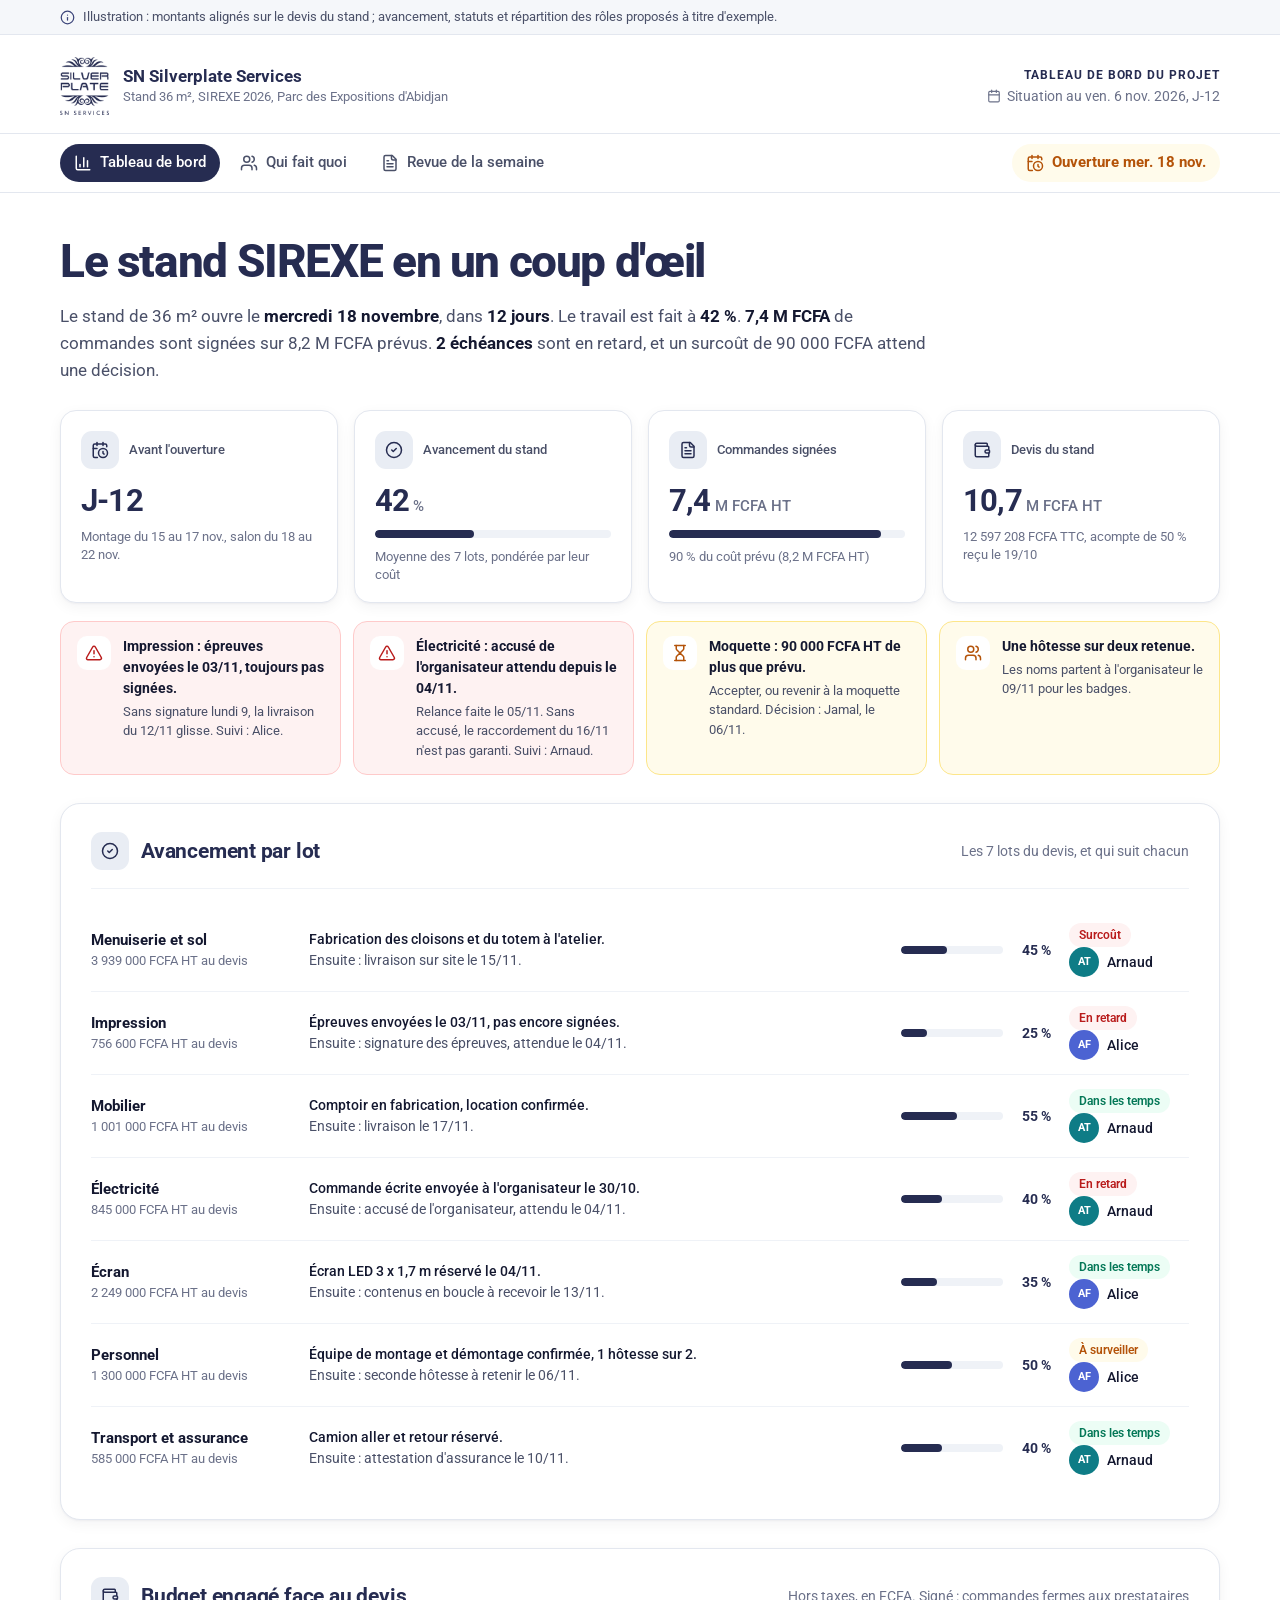
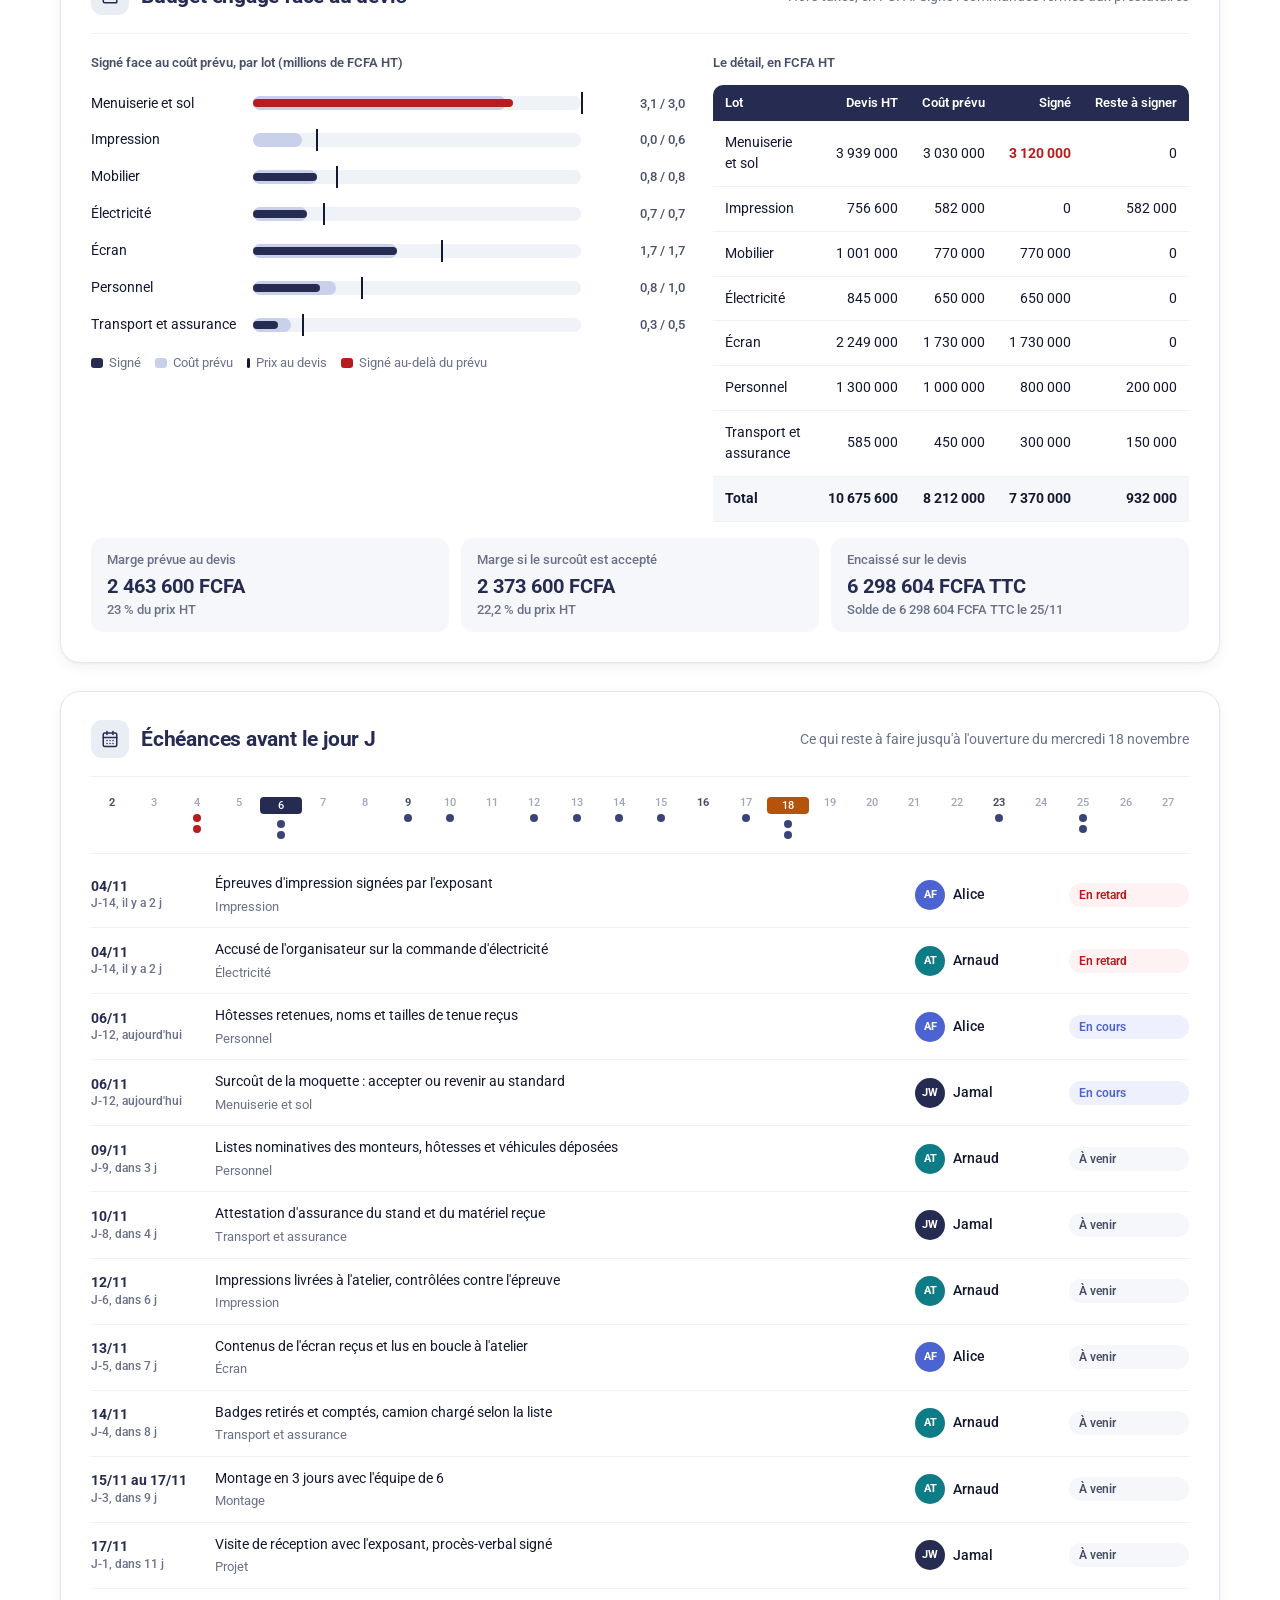
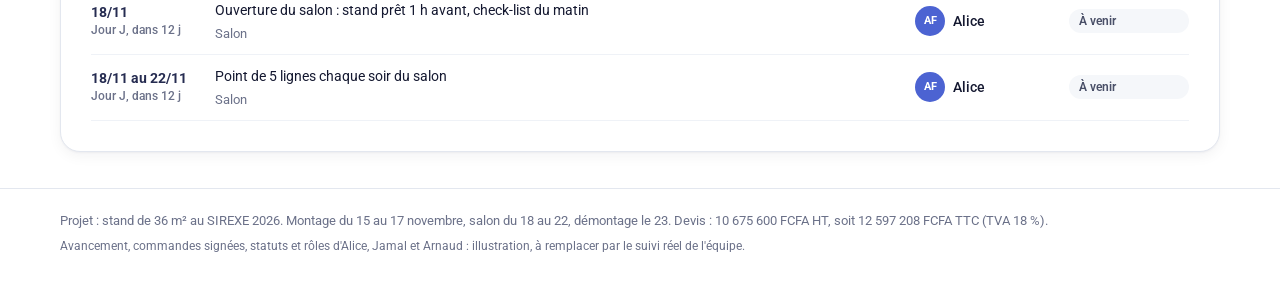
==== index.html @ 3bbece7c "Suivi du stand SIREXE" ====
<!doctype html>
<html lang="fr">
<head>
<meta charset="utf-8">
<meta name="viewport" content="width=device-width,initial-scale=1,viewport-fit=cover">
<meta name="robots" content="noindex,nofollow">
<title>Stand SIREXE 2026, tableau de bord, SN Silverplate Services</title>
<link rel="icon" href="assets/logo.png">
<link rel="stylesheet" href="assets/style.css?v=20261118b">
</head>
<body data-page="tdb">
<div class="note"><div class="wrap"><i class="ic" data-ic="info"></i><span>Illustration : montants alignés sur le devis du stand ; avancement, statuts et répartition des rôles proposés à titre d'exemple.</span></div></div>
<header><div class="wrap mh">
  <div class="brand"><img class="logo" src="assets/logo.png" alt="SN Silverplate Services"><div><p class="bn">SN Silverplate Services</p><p class="bs">Stand 36 m², SIREXE 2026, Parc des Expositions d'Abidjan</p></div></div>
  <div class="mh-right"><p class="eyebrow">Tableau de bord du projet</p><p class="arrete"><i class="ic" data-ic="calendar"></i><span id="arrete"></span></p></div>
</div></header>
<nav class="navbar"><div class="wrap tabs"><a href="index.html" class="on"><i class="ic" data-ic="chart-column"></i>Tableau de bord</a><a href="qui-fait-quoi.html"><i class="ic" data-ic="users"></i>Qui fait quoi</a><a href="revue.html"><i class="ic" data-ic="file-text"></i>Revue de la semaine</a><a class="jj" href="index.html#s-ech"><i class="ic" data-ic="calendar-clock"></i>Ouverture mer. 18 nov.</a></div></nav>
<main class="wrap">
  <section class="intro">
    <h1>Le stand SIREXE en un coup d'œil</h1>
    <p class="sub1" id="phrase"></p>
  </section>
  <section class="kpis" id="kpis"></section>
  <section class="alerts" id="alerts"></section>

  <section class="block" id="s-lots">
    <div class="bh"><span class="bx"><i class="ic" data-ic="circle-check"></i></span><h2>Avancement par lot</h2><p class="hint">Les 7 lots du devis, et qui suit chacun</p></div>
    <div class="lots" id="lots"></div>
  </section>

  <section class="block" id="s-bud">
    <div class="bh"><span class="bx"><i class="ic" data-ic="wallet"></i></span><h2>Budget engagé face au devis</h2><p class="hint">Hors taxes, en FCFA. Signé : commandes fermes aux prestataires</p></div>
    <div class="grid2">
      <div><p class="cap">Signé face au coût prévu, par lot (millions de FCFA HT)</p><div class="budget" id="budget"></div></div>
      <div><p class="cap">Le détail, en FCFA HT</p><div class="tbl-wrap"><table class="tbl" id="t-bud"></table></div></div>
    </div>
    <div class="money" id="money"></div>
  </section>

  <section class="block" id="s-ech">
    <div class="bh"><span class="bx"><i class="ic" data-ic="calendar-days"></i></span><h2>Échéances avant le jour J</h2><p class="hint">Ce qui reste à faire jusqu'à l'ouverture du mercredi 18 novembre</p></div>
    <div class="tl-scale" id="scale"></div>
    <div id="ech"></div>
  </section>
</main>
<footer class="foot"><div class="wrap">
  <p>Projet : stand de 36 m² au SIREXE 2026. Montage du 15 au 17 novembre, salon du 18 au 22, démontage le 23. Devis : 10 675 600 FCFA HT, soit 12 597 208 FCFA TTC (TVA 18 %).</p>
  <p class="small">Avancement, commandes signées, statuts et rôles d'Alice, Jamal et Arnaud : illustration, à remplacer par le suivi réel de l'équipe.</p>
</div></footer>
<script src="assets/data.js?v=20261118b"></script>
<script src="assets/app.js?v=20261118b"></script>
</body>
</html>
---- assets/style.css ----
@font-face{font-family:"Roboto";src:url("Roboto.ttf") format("truetype");font-weight:100 900;font-display:swap}
:root{--bg:#FFFFFF;--soft:#F5F7FA;--tint:#E9EDF4;--ink:#141830;--ink2:#4A5068;--mute:#6B7189;--faint:#A0A6B8;--line:#E3E7EF;--line2:#EFF2F7;
--navy:#262C51;--navy2:#3B4479;--acc:#4C63D2;--teal:#0E7C86;--up:#047857;--upt:#ECFDF5;--down:#B91C1C;--downt:#FEF2F2;--warn:#B45309;--warnt:#FFFBEB;
--r:16px;--sh:0 1px 2px rgba(20,24,48,.04),0 4px 14px rgba(20,24,48,.05);--sans:"Roboto",system-ui,-apple-system,"Segoe UI",sans-serif}
*{box-sizing:border-box;margin:0;padding:0}
html{-webkit-text-size-adjust:100%;scroll-behavior:smooth;scroll-padding-top:120px}
body{background:var(--bg);color:var(--ink);font:400 15px/1.55 var(--sans);font-variant-numeric:tabular-nums;-webkit-font-smoothing:antialiased}
.wrap{max-width:1240px;margin:0 auto;padding:0 40px}
.ic{display:inline-block;flex:none;width:18px;height:18px;background:currentColor;-webkit-mask-position:center;mask-position:center;-webkit-mask-size:contain;mask-size:contain;-webkit-mask-repeat:no-repeat;mask-repeat:no-repeat;vertical-align:-3px}
.note{background:var(--soft);border-bottom:1px solid var(--line)}
.note .wrap{display:flex;align-items:center;gap:8px;font:400 12.5px/1.45 var(--sans);color:var(--ink2);padding-top:8px;padding-bottom:8px}
.note .ic{width:15px;height:15px;color:var(--navy2)}
.mh{display:flex;align-items:center;justify-content:space-between;padding-top:22px;padding-bottom:18px;gap:20px}
.brand{display:flex;align-items:center;gap:14px}
.logo{height:58px;width:auto;display:block}
.bn{font:700 17px/1.2 var(--sans);color:var(--navy)}
.bs{font:400 13px/1.3 var(--sans);color:var(--mute);margin-top:3px}
.mh-right{text-align:right}
.eyebrow{font:700 12px/1.4 var(--sans);letter-spacing:.08em;text-transform:uppercase;color:var(--navy)}
.arrete{font:400 13.5px/1.4 var(--sans);color:var(--mute);margin-top:3px;display:flex;align-items:center;gap:6px;justify-content:flex-end}
.arrete .ic{width:14px;height:14px}
.navbar{position:sticky;top:0;z-index:10;background:rgba(255,255,255,.94);backdrop-filter:blur(10px);-webkit-backdrop-filter:blur(10px);border-top:1px solid var(--line);border-bottom:1px solid var(--line)}
.tabs{display:flex;gap:6px;padding-top:10px;padding-bottom:10px;overflow-x:auto;scrollbar-width:none}
.tabs::-webkit-scrollbar{display:none}
.tabs a{display:inline-flex;align-items:center;gap:8px;white-space:nowrap;text-decoration:none;color:var(--ink2);font:500 14.5px/1 var(--sans);padding:10px 14px;border-radius:999px}
.tabs a:hover{background:var(--soft)}
.tabs a.on{background:var(--navy);color:#fff}
.tabs .jj{margin-left:auto;background:var(--warnt);color:var(--warn);font-weight:700}
main{padding-bottom:40px}
.intro{padding:44px 0 26px}
h1{font:800 clamp(30px,3.6vw,46px)/1.08 var(--sans);letter-spacing:-.03em;color:var(--navy)}
.sub1{font:400 17px/1.6 var(--sans);color:var(--ink2);margin-top:16px;max-width:880px}
.sub1 b{color:var(--ink);font-weight:700}
.how{display:flex;gap:10px;align-items:flex-start;background:#F7F8FD;border:1px solid #DDE3F3;border-radius:12px;padding:12px 14px;font-size:14px;color:var(--ink2);margin-top:18px;max-width:880px}
.how .ic{color:var(--navy2);margin-top:2px}
.kpis{display:grid;grid-template-columns:repeat(4,minmax(0,1fr));gap:16px}
.kpi{background:#fff;border:1px solid var(--line);border-radius:var(--r);box-shadow:var(--sh);padding:20px 20px 18px;min-width:0}
.kpi .h{display:flex;align-items:center;gap:10px}
.bx{width:38px;height:38px;border-radius:11px;background:var(--tint);color:var(--navy);display:flex;align-items:center;justify-content:center;flex:none}
.kpi .l{font:500 13px/1.3 var(--sans);color:var(--ink2)}
.kpi .v{font:700 clamp(26px,2.4vw,34px)/1.05 var(--sans);margin-top:16px;letter-spacing:-.025em;white-space:nowrap;color:var(--navy)}
.kpi .v small{font-size:.5em;font-weight:500;margin-left:4px;letter-spacing:0;color:var(--mute)}
.kpi .d{font:400 12.5px/1.45 var(--sans);color:var(--mute);margin-top:10px}
.bar{height:8px;border-radius:99px;background:var(--line2);overflow:hidden;margin-top:12px}
.bar i{display:block;height:100%;background:var(--navy);border-radius:99px}
.alerts{display:grid;grid-template-columns:repeat(4,minmax(0,1fr));gap:12px;margin-top:18px}
.al{display:grid;grid-template-columns:34px minmax(0,1fr);gap:0 12px;align-items:start;padding:14px 16px;border-radius:14px;border:1px solid #FECACA;background:var(--downt)}
.al .bx{width:34px;height:34px;border-radius:10px;background:#fff;color:var(--down)}
.al.warn{border-color:#FDE68A;background:var(--warnt)}.al.warn .bx{color:var(--warn)}
.al.ok{border-color:#A7F3D0;background:var(--upt)}.al.ok .bx{color:var(--up)}
.al p{font:400 14px/1.5 var(--sans)}.al p b{font-weight:700}
.al p span{display:block;color:var(--ink2);font-size:13px;margin-top:3px}
.block{background:#fff;border:1px solid var(--line);border-radius:20px;box-shadow:var(--sh);padding:28px 30px 30px;margin-top:28px}
.bh{display:flex;align-items:center;gap:12px;flex-wrap:wrap;padding-bottom:18px;margin-bottom:20px;border-bottom:1px solid var(--line2)}
h2{font:700 21px/1.25 var(--sans);color:var(--navy);letter-spacing:-.01em}
.hint{font:400 13.5px/1.4 var(--sans);color:var(--mute);margin-left:auto}
.lots{display:grid;grid-template-columns:minmax(0,1fr);gap:0}
.lot{display:grid;grid-template-columns:200px minmax(0,1fr) 150px 120px;gap:18px;align-items:center;padding:14px 0;border-bottom:1px solid var(--line2)}
.lot:last-child{border-bottom:0}
.lot .n{font:700 15px/1.3 var(--sans);color:var(--ink)}
.lot .n span{display:block;font:400 12.5px/1.4 var(--sans);color:var(--mute);margin-top:2px}
.lot .e{font-size:13.5px;color:var(--ink2)}
.lot .e b{color:var(--ink);font-weight:500}
.prog{display:flex;align-items:center;gap:10px}
.prog .bar{flex:1;margin-top:0}
.prog em{font:700 14px/1 var(--sans);font-style:normal;color:var(--navy);min-width:38px;text-align:right}
.pill{display:inline-flex;align-items:center;gap:6px;font:600 12px/1 var(--sans);padding:6px 10px;border-radius:999px;white-space:nowrap}
.pill.ok{background:var(--upt);color:var(--up)}.pill.vigilance{background:var(--warnt);color:var(--warn)}.pill.retard,.pill.surcout{background:var(--downt);color:var(--down)}
.pill.fait{background:var(--upt);color:var(--up)}.pill.cours{background:#EEF1FD;color:var(--acc)}.pill.avenir{background:var(--soft);color:var(--ink2)}
.who{display:inline-flex;align-items:center;gap:8px;font:500 13.5px/1 var(--sans);color:var(--ink)}
.av{width:30px;height:30px;border-radius:50%;color:#fff;font:700 11px/30px var(--sans);text-align:center;flex:none}
.grid2{display:grid;grid-template-columns:minmax(0,1.25fr) minmax(0,1fr);gap:28px}
.cap{font:600 13px/1.4 var(--sans);color:var(--ink2);margin-bottom:12px}
.budget .row{display:grid;grid-template-columns:150px minmax(0,1fr) 92px;gap:12px;align-items:center;padding:8px 0}
.budget .row .t{font-size:13.5px;color:var(--ink)}
.budget .track{position:relative;height:14px;border-radius:7px;background:var(--line2)}
.budget .track .b{position:absolute;left:0;top:0;bottom:0;border-radius:7px;background:#C9D1EA}
.budget .track .g{position:absolute;left:0;top:3px;bottom:3px;border-radius:5px;background:var(--navy)}
.budget .track .g.over{background:var(--down)}
.budget .track .tk{position:absolute;top:-4px;bottom:-4px;width:2px;background:var(--ink)}
.budget .row .m{font:500 13px/1 var(--sans);text-align:right;color:var(--ink2)}
.legend{display:flex;flex-wrap:wrap;gap:14px;font-size:12.5px;color:var(--mute);margin-top:10px}
.legend i{display:inline-block;width:12px;height:10px;border-radius:3px;margin-right:6px;vertical-align:-1px}
.tbl-wrap{overflow-x:auto}
.tbl{width:100%;border-collapse:collapse;font-size:14px}
.tbl th{background:var(--navy);color:#fff;font:600 12.5px/1.3 var(--sans);text-align:left;padding:10px 12px;white-space:nowrap}
.tbl th:first-child{border-radius:10px 0 0 0}.tbl th:last-child{border-radius:0 10px 0 0}
.tbl td{padding:11px 12px;border-bottom:1px solid var(--line2);vertical-align:middle}
.tbl td.n{text-align:right;white-space:nowrap}
.tbl tr.tot td{font-weight:700;background:var(--soft)}
.money{display:grid;grid-template-columns:repeat(3,minmax(0,1fr));gap:12px;margin-top:16px}
.mi{background:var(--soft);border-radius:12px;padding:14px 16px}
.mi .l{font:500 12.5px/1.3 var(--sans);color:var(--mute)}
.mi .v{font:700 20px/1.2 var(--sans);color:var(--navy);margin-top:6px}
.timeline{position:relative;margin-top:6px}
.tl-scale{display:grid;padding-bottom:14px;margin-bottom:6px;border-bottom:1px solid var(--line2);grid-template-columns:repeat(var(--days),minmax(0,1fr));font:500 11px/1 var(--sans);color:var(--faint);margin-bottom:8px}
.tl-scale .dy{display:flex;flex-direction:column;align-items:center;gap:6px}.tl-scale span{text-align:center;display:block;width:100%}.tl-scale b{display:flex;flex-direction:column;gap:3px;min-height:18px}.tl-scale b i{display:block;width:8px;height:8px;border-radius:50%;background:var(--navy2)}.tl-scale b i.r{background:var(--down)}
.tl-scale span.wk{color:var(--ink2);font-weight:700}
.tl-scale span.today{color:#fff;background:var(--navy);border-radius:4px;padding:3px 0}
.tl-scale span.jj{color:#fff;background:var(--warn);border-radius:4px;padding:3px 0}
.ech{display:grid;grid-template-columns:110px minmax(0,1fr) 140px 120px;gap:14px;align-items:center;padding:11px 0;border-bottom:1px solid var(--line2)}
.ech .dt{font:700 14px/1.2 var(--sans);color:var(--navy)}
.ech .dt span{display:block;font:500 12px/1.3 var(--sans);color:var(--mute);margin-top:2px}
.ech .tx{font-size:14px}
.ech .tx span{display:block;color:var(--mute);font-size:12.5px;margin-top:2px}
.foot{border-top:1px solid var(--line);margin-top:36px;padding:22px 0 30px;color:var(--mute);font-size:13px}
.foot .small{font-size:12px;margin-top:6px}
/* tracker */
.people{display:grid;grid-template-columns:repeat(4,minmax(0,1fr));gap:12px}
.pc{appearance:none;-webkit-appearance:none;text-align:left;cursor:pointer;background:#fff;border:1.5px solid var(--line);border-radius:16px;padding:16px;font:inherit;color:inherit;box-shadow:var(--sh);transition:border-color .15s,transform .15s}
.pc:hover{transform:translateY(-1px)}
.pc.on{border-color:var(--navy);box-shadow:0 0 0 3px var(--tint)}
.pc .top{display:flex;align-items:center;gap:10px}
.pc .av{width:38px;height:38px;font-size:13px;line-height:38px}
.pc .nm{font:700 15px/1.2 var(--sans);color:var(--ink)}
.pc .rl{font:400 12.5px/1.4 var(--sans);color:var(--mute);margin-top:10px;min-height:36px}
.pc .ct{display:flex;gap:8px;flex-wrap:wrap;margin-top:12px}
.filt{display:flex;flex-wrap:wrap;gap:8px;align-items:center;margin:22px 0 14px}
.filt label{font:500 12.5px/1 var(--sans);color:var(--mute);margin-right:4px}
.chipb{appearance:none;-webkit-appearance:none;cursor:pointer;border:1px solid #CDD3E0;background:#fff;border-radius:999px;padding:8px 13px;font:500 13.5px/1 var(--sans);color:var(--ink2)}
.chipb.on{background:var(--navy);border-color:var(--navy);color:#fff}
.count{margin-left:auto;font-size:13px;color:var(--mute)}
.tasks .tr td:first-child{white-space:nowrap}
.tasks tr.retard td{background:#FFF8F8}
.mcards{display:none}
.mc{border:1px solid var(--line);border-radius:14px;padding:14px;margin-bottom:10px;background:#fff}
.mc.retard{border-color:#FECACA;background:#FFF8F8}
.mc .t1{font:600 14.5px/1.4 var(--sans)}
.mc .t2{display:flex;flex-wrap:wrap;gap:8px 12px;align-items:center;margin-top:10px;font-size:13px;color:var(--mute)}
/* revue */
.sheet{max-width:1000px;margin:0 auto}
.rv-head{display:flex;justify-content:space-between;gap:20px;align-items:flex-end;padding:36px 0 18px;border-bottom:3px solid var(--navy)}
.rv-head h1{font-size:clamp(26px,3vw,36px)}
.rv-head p{color:var(--ink2);margin-top:8px}
.meteo{display:flex;gap:10px;flex-wrap:wrap}
.rv3{display:grid;grid-template-columns:repeat(4,minmax(0,1fr));gap:12px;margin-top:18px}
.rvgrid{display:grid;grid-template-columns:minmax(0,1fr) minmax(0,1fr);gap:18px;margin-top:20px}
.card{border:1px solid var(--line);border-radius:16px;padding:18px 20px;background:#fff}
.card h3{display:flex;align-items:center;gap:10px;font:700 16px/1.2 var(--sans);color:var(--navy);margin-bottom:12px}
.card h3 .bx{width:30px;height:30px;border-radius:9px}
.card h3 .bx .ic{width:16px;height:16px}
.card.red h3 .bx{background:var(--downt);color:var(--down)}
.card.green h3 .bx{background:var(--upt);color:var(--up)}
.card ul{list-style:none}
.card li{display:grid;grid-template-columns:minmax(0,1fr) auto;gap:12px;align-items:start;padding:8px 0;border-top:1px solid var(--line2);font-size:14px}
.card li:first-child{border-top:0}
.card li span.s{display:block;color:var(--mute);font-size:12.5px;margin-top:2px}
.dec td{font-size:14px}
.dec td.q{white-space:nowrap}
.sign{display:flex;justify-content:space-between;flex-wrap:wrap;gap:10px;color:var(--mute);font-size:13px;margin-top:18px}
.print{appearance:none;-webkit-appearance:none;cursor:pointer;display:inline-flex;align-items:center;gap:8px;border:1px solid #CDD3E0;background:#fff;border-radius:10px;padding:9px 13px;font:500 13.5px/1 var(--sans);color:var(--ink)}
@media (max-width:1100px){.kpis{grid-template-columns:repeat(2,minmax(0,1fr))}.alerts{grid-template-columns:repeat(2,minmax(0,1fr))}.grid2{grid-template-columns:minmax(0,1fr)}.lot{grid-template-columns:170px minmax(0,1fr) 130px}.lot .st{grid-column:1/-1}.people{grid-template-columns:repeat(2,minmax(0,1fr))}.rv3{grid-template-columns:repeat(2,minmax(0,1fr))}}
@media (max-width:640px){
 .wrap{padding:0 16px}
 .note .wrap{font-size:11.5px}
 .logo{height:44px}.bn{font-size:15px}.bs{font-size:11.5px}
 .mh{flex-direction:column;align-items:flex-start;gap:10px;padding-top:16px;padding-bottom:12px}
 .mh-right{text-align:left}.arrete{justify-content:flex-start}
 .tabs a{font-size:13.5px;padding:9px 12px}
 .tabs .jj{margin-left:0}
 .intro{padding:26px 0 18px}
 .sub1{font-size:15.5px}
 .kpis{grid-template-columns:minmax(0,1fr) minmax(0,1fr);gap:10px}
 .kpi{padding:14px}.kpi .bx{width:30px;height:30px;border-radius:8px}.kpi .bx .ic{width:16px;height:16px}
 .kpi .l{font-size:12px}.kpi .v{font-size:22px;margin-top:12px}
 .alerts{grid-template-columns:minmax(0,1fr)}
 .block{padding:20px 16px 22px;margin-top:18px;border-radius:14px}
 h2{font-size:17.5px}.hint{margin-left:0;width:100%}
 .lot{grid-template-columns:minmax(0,1fr);gap:8px}
 .budget .row{grid-template-columns:minmax(0,1fr) 84px;gap:6px 10px}
 .budget .row .track{grid-column:1/-1;grid-row:2}
 .money{grid-template-columns:minmax(0,1fr)}
 #t-bud{font-size:12px}#t-bud th,#t-bud td{padding:8px 5px}#t-bud th{white-space:normal;font-size:11px}#t-bud th:first-child,#t-bud td:first-child{max-width:84px}
 .ech{grid-template-columns:76px minmax(0,1fr);gap:6px 12px}
 .ech .who,.ech .pill{grid-column:2}
 .tl-scale{display:none}
 .people{grid-template-columns:minmax(0,1fr) minmax(0,1fr);gap:10px}
 .pc{padding:12px}.pc .rl{display:none}
 .tasks{display:none}.mcards{display:block}
 .count{margin-left:0;width:100%}
 .rv-head{flex-direction:column;align-items:flex-start}
 .rv3{grid-template-columns:minmax(0,1fr) minmax(0,1fr)}
 .rvgrid{grid-template-columns:minmax(0,1fr)}
 .dec thead{display:none}.dec tr{display:block;border-bottom:1px solid var(--line2);padding:8px 0}.dec td{display:block;border:0;padding:3px 0}
}
@media print{.note,.navbar,.print,.foot{display:none}body{font-size:12px}.sheet{max-width:none}.card{break-inside:avoid}.rv-head{padding-top:0}@page{size:A4;margin:12mm}}
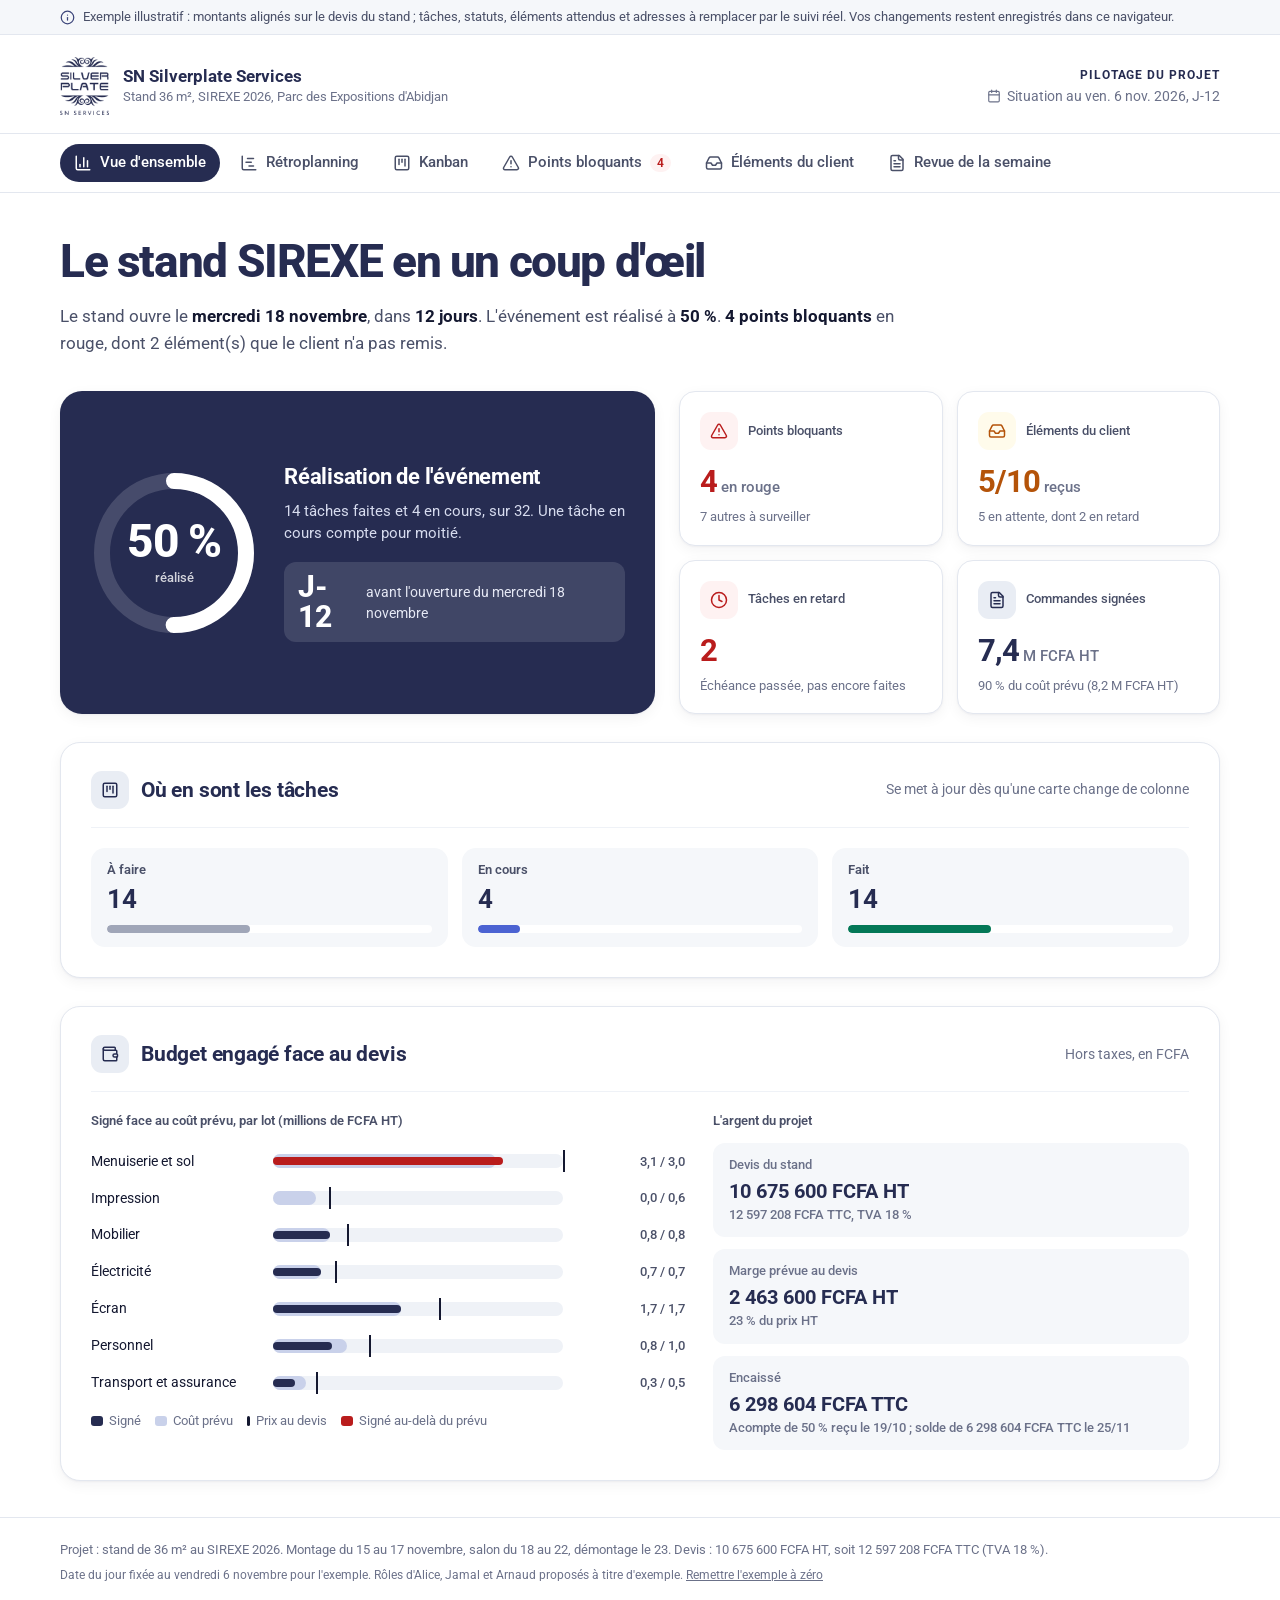
==== commit 81760bb9: "Pilotage du stand SIREXE : rétroplanning, Kanban, points bloquants, éléments du client" ====
--- a/index.html
+++ b/index.html
@@ -4,50 +4,102 @@
 <meta charset="utf-8">
 <meta name="viewport" content="width=device-width,initial-scale=1,viewport-fit=cover">
 <meta name="robots" content="noindex,nofollow">
-<title>Stand SIREXE 2026, tableau de bord, SN Silverplate Services</title>
+<title>Stand SIREXE 2026, pilotage du projet, SN Silverplate Services</title>
 <link rel="icon" href="assets/logo.png">
-<link rel="stylesheet" href="assets/style.css?v=20261118b">
+<link rel="stylesheet" href="assets/style.css?v=20261119a">
+<link rel="stylesheet" href="pilotage/app.css?v=20261119a">
 </head>
-<body data-page="tdb">
-<div class="note"><div class="wrap"><i class="ic" data-ic="info"></i><span>Illustration : montants alignés sur le devis du stand ; avancement, statuts et répartition des rôles proposés à titre d'exemple.</span></div></div>
+<body data-page="app">
+<div class="note"><div class="wrap"><i class="ic" data-ic="info"></i><span>Exemple illustratif : montants alignés sur le devis du stand ; tâches, statuts, éléments attendus et adresses à remplacer par le suivi réel. Vos changements restent enregistrés dans ce navigateur.</span></div></div>
 <header><div class="wrap mh">
   <div class="brand"><img class="logo" src="assets/logo.png" alt="SN Silverplate Services"><div><p class="bn">SN Silverplate Services</p><p class="bs">Stand 36 m², SIREXE 2026, Parc des Expositions d'Abidjan</p></div></div>
-  <div class="mh-right"><p class="eyebrow">Tableau de bord du projet</p><p class="arrete"><i class="ic" data-ic="calendar"></i><span id="arrete"></span></p></div>
+  <div class="mh-right"><p class="eyebrow">Pilotage du projet</p><p class="arrete"><i class="ic" data-ic="calendar"></i><span id="arrete"></span></p></div>
 </div></header>
-<nav class="navbar"><div class="wrap tabs"><a href="index.html" class="on"><i class="ic" data-ic="chart-column"></i>Tableau de bord</a><a href="qui-fait-quoi.html"><i class="ic" data-ic="users"></i>Qui fait quoi</a><a href="revue.html"><i class="ic" data-ic="file-text"></i>Revue de la semaine</a><a class="jj" href="index.html#s-ech"><i class="ic" data-ic="calendar-clock"></i>Ouverture mer. 18 nov.</a></div></nav>
+<nav class="navbar"><div class="wrap tabs" id="tabs">
+  <a class="tb" data-v="apercu"><i class="ic" data-ic="chart-column"></i>Vue d'ensemble</a>
+  <a class="tb" data-v="frise"><i class="ic" data-ic="gantt"></i>Rétroplanning</a>
+  <a class="tb" data-v="kanban"><i class="ic" data-ic="square-kanban"></i>Kanban</a>
+  <a class="tb" data-v="bloquants"><i class="ic" data-ic="triangle-alert"></i>Points bloquants <span class="pill retard" id="nb-bl" style="padding:3px 7px"></span></a>
+  <a class="tb" data-v="client"><i class="ic" data-ic="inbox"></i>Éléments du client</a>
+  <a href="revue.html"><i class="ic" data-ic="file-text"></i>Revue de la semaine</a>
+</div></nav>
 <main class="wrap">
-  <section class="intro">
-    <h1>Le stand SIREXE en un coup d'œil</h1>
-    <p class="sub1" id="phrase"></p>
+
+<!-- vue d'ensemble -->
+<section class="view" id="v-apercu">
+  <section class="intro"><h1>Le stand SIREXE en un coup d'œil</h1><p class="sub1" id="phrase"></p></section>
+  <div class="hero">
+    <div class="big">
+      <div class="ring"><svg viewBox="0 0 168 168"><circle cx="84" cy="84" r="72" fill="none" stroke="rgba(255,255,255,.15)" stroke-width="16"/><circle id="ring" cx="84" cy="84" r="72" fill="none" stroke="#fff" stroke-width="16" stroke-linecap="round" stroke-dasharray="452.4" stroke-dashoffset="452.4" style="transition:stroke-dashoffset .6s"/></svg><div class="n"><b id="pct">0 %</b><span>réalisé</span></div></div>
+      <div><h2>Réalisation de l'événement</h2><p id="pct-txt"></p><p class="jm"><b id="jm"></b><span>avant l'ouverture du mercredi 18 novembre</span></p></div>
+    </div>
+    <div class="mini" id="mini"></div>
+  </div>
+  <section class="block">
+    <div class="bh"><span class="bx"><i class="ic" data-ic="square-kanban"></i></span><h2>Où en sont les tâches</h2><p class="hint">Se met à jour dès qu'une carte change de colonne</p></div>
+    <div class="cols3" id="cols3"></div>
   </section>
-  <section class="kpis" id="kpis"></section>
-  <section class="alerts" id="alerts"></section>
+  <section class="block">
+    <div class="bh"><span class="bx"><i class="ic" data-ic="wallet"></i></span><h2>Budget engagé face au devis</h2><p class="hint">Hors taxes, en FCFA</p></div>
+    <div class="grid2">
+      <div><p class="cap">Signé face au coût prévu, par lot (millions de FCFA HT)</p><div class="budget lotsb" id="budget"></div></div>
+      <div><p class="cap">L'argent du projet</p><div class="money" id="money" style="grid-template-columns:minmax(0,1fr);margin-top:0"></div></div>
+    </div>
+  </section>
+</section>
 
-  <section class="block" id="s-lots">
-    <div class="bh"><span class="bx"><i class="ic" data-ic="circle-check"></i></span><h2>Avancement par lot</h2><p class="hint">Les 7 lots du devis, et qui suit chacun</p></div>
-    <div class="lots" id="lots"></div>
+<!-- frise -->
+<section class="view" id="v-frise">
+  <section class="intro"><h1>Rétroplanning</h1><p class="sub1">De J-60 au bilan du 25 novembre. Chaque point est une tâche, chaque losange un jalon. <b>Rouge</b> : échéance passée, pas encore faite.</p></section>
+  <section class="block" style="margin-top:0">
+    <div class="gantt-wrap"><div class="gantt" id="gantt"></div></div>
+    <div class="g-leg"><span><i style="background:#7FB8A4"></i>Fait</span><span><i style="background:#4C63D2"></i>En cours</span><span><i style="background:#B7BFD6"></i>À faire</span><span><i style="background:#B91C1C"></i>En retard</span></div>
+    <div class="jal" id="jal"></div>
   </section>
+</section>
 
-  <section class="block" id="s-bud">
-    <div class="bh"><span class="bx"><i class="ic" data-ic="wallet"></i></span><h2>Budget engagé face au devis</h2><p class="hint">Hors taxes, en FCFA. Signé : commandes fermes aux prestataires</p></div>
-    <div class="grid2">
-      <div><p class="cap">Signé face au coût prévu, par lot (millions de FCFA HT)</p><div class="budget" id="budget"></div></div>
-      <div><p class="cap">Le détail, en FCFA HT</p><div class="tbl-wrap"><table class="tbl" id="t-bud"></table></div></div>
-    </div>
-    <div class="money" id="money"></div>
-  </section>
+<!-- kanban -->
+<section class="view" id="v-kanban">
+  <section class="intro"><h1>Kanban</h1><p class="sub1">Faites glisser une carte par sa poignée, ou utilisez les flèches. Le pourcentage de réalisation se recalcule aussitôt : <b id="kb-pct"></b>.</p></section>
+  <div class="toolbar">
+    <span class="selp" id="kb-who"></span><span class="sp"></span>
+    <button class="btn" data-reset><i class="ic" data-ic="rotate-ccw"></i>Remettre l'exemple à zéro</button>
+    <button class="btn" id="kb-add"><i class="ic" data-ic="plus"></i>Ajouter une tâche</button>
+  </div>
+  <form class="addf" id="addf">
+    <input class="in t" id="af-t" placeholder="Nouvelle tâche, par exemple : Récupérer les badges" required>
+    <select class="in" id="af-q"><option value="J">Jamal</option><option value="A">Alice</option><option value="R">Arnaud</option></select>
+    <input class="in" id="af-d" type="date" value="2026-11-12">
+    <button class="btn pri" type="submit"><i class="ic" data-ic="check"></i>Ajouter</button>
+  </form>
+  <div class="kb" id="kb"></div>
+</section>
 
-  <section class="block" id="s-ech">
-    <div class="bh"><span class="bx"><i class="ic" data-ic="calendar-days"></i></span><h2>Échéances avant le jour J</h2><p class="hint">Ce qui reste à faire jusqu'à l'ouverture du mercredi 18 novembre</p></div>
-    <div class="tl-scale" id="scale"></div>
-    <div id="ech"></div>
-  </section>
+<!-- bloquants -->
+<section class="view" id="v-bloquants">
+  <section class="intro"><h1>Points bloquants</h1><p class="sub1">Ce qui empêche d'avancer, alertes rouges en tête. Un élément du client non reçu se relance d'un clic.</p></section>
+  <div class="bl-sum" id="bl-sum"></div>
+  <div id="bl"></div>
+</section>
+
+<!-- éléments client -->
+<section class="view" id="v-client">
+  <section class="intro"><h1>Éléments attendus du client</h1><p class="sub1">Tout ce que l'exposant doit nous remettre. Cochez « Reçu » à réception ; sinon « Relancer » ouvre un e-mail prêt dans votre messagerie. <b>Rien ne part sans que vous cliquiez sur Envoyer.</b></p></section>
+  <div class="cl-top">
+    <div><label for="cl-def">Adresse e-mail du contact chez l'exposant</label>
+      <div class="row"><input class="in" id="cl-def" type="email" placeholder="prenom.nom@exposant.ci" autocomplete="email"><button class="btn" id="cl-apply"><i class="ic" data-ic="mail"></i>Mettre pour tous les éléments sans adresse</button></div></div>
+    <div class="stat"><b id="cl-stat"></b><span>éléments reçus</span></div>
+  </div>
+  <section class="block" style="margin-top:0;padding-top:12px;padding-bottom:12px"><div id="cl"></div></section>
+</section>
+
 </main>
 <footer class="foot"><div class="wrap">
   <p>Projet : stand de 36 m² au SIREXE 2026. Montage du 15 au 17 novembre, salon du 18 au 22, démontage le 23. Devis : 10 675 600 FCFA HT, soit 12 597 208 FCFA TTC (TVA 18 %).</p>
-  <p class="small">Avancement, commandes signées, statuts et rôles d'Alice, Jamal et Arnaud : illustration, à remplacer par le suivi réel de l'équipe.</p>
+  <p class="small">Date du jour fixée au vendredi 6 novembre pour l'exemple. Rôles d'Alice, Jamal et Arnaud proposés à titre d'exemple. <a href="#" id="reset" style="color:inherit">Remettre l'exemple à zéro</a></p>
 </div></footer>
-<script src="assets/data.js?v=20261118b"></script>
-<script src="assets/app.js?v=20261118b"></script>
+<div class="toast" id="toast"></div>
+<script src="pilotage/data.js?v=20261119a"></script>
+<script src="pilotage/app.js?v=20261119a"></script>
 </body>
 </html>
--- a/pilotage/app.css
+++ b/pilotage/app.css
@@ -0,0 +1,161 @@
+/* Application de pilotage du stand : compléments à assets/style.css */
+.tabs a.tb{cursor:pointer}
+.view{display:none}.view.on{display:block}
+.hero{display:grid;grid-template-columns:minmax(0,1.1fr) minmax(0,1fr);gap:24px;align-items:stretch;margin-top:8px}
+.big{background:var(--navy);color:#fff;border-radius:22px;padding:28px 30px;display:grid;grid-template-columns:auto minmax(0,1fr);gap:26px;align-items:center;box-shadow:var(--sh)}
+.ring{position:relative;width:168px;height:168px}
+.ring svg{width:168px;height:168px;transform:rotate(-90deg)}
+.ring .n{position:absolute;inset:0;display:flex;flex-direction:column;align-items:center;justify-content:center}
+.ring .n b{font:800 46px/1 var(--sans);letter-spacing:-.03em}
+.ring .n span{font:500 12.5px/1.3 var(--sans);opacity:.8;margin-top:6px}
+.big h2{color:#fff;font-size:22px}
+.big p{color:#D6DBEE;font-size:14.5px;margin-top:10px}
+.big .jm{display:inline-flex;align-items:baseline;gap:8px;margin-top:16px;background:rgba(255,255,255,.12);border-radius:12px;padding:10px 14px}
+.big .jm b{font:800 30px/1 var(--sans);color:#fff}
+.big .jm span{font-size:13.5px;color:#E6E9F5}
+.mini{display:grid;grid-template-columns:repeat(2,minmax(0,1fr));gap:14px}
+.mini .kpi{cursor:pointer}
+.mini .kpi.red .v{color:var(--down)}.mini .kpi.red .bx{background:var(--downt);color:var(--down)}
+.mini .kpi.amb .v{color:var(--warn)}.mini .kpi.amb .bx{background:var(--warnt);color:var(--warn)}
+.cols3{display:grid;grid-template-columns:repeat(3,minmax(0,1fr));gap:14px}
+.colsum{background:var(--soft);border-radius:14px;padding:14px 16px}
+.colsum .l{font:600 13px/1.3 var(--sans);color:var(--ink2)}
+.colsum .v{font:700 26px/1.1 var(--sans);color:var(--navy);margin-top:6px}
+.colsum .bar{background:#fff}
+.btn{appearance:none;-webkit-appearance:none;cursor:pointer;display:inline-flex;align-items:center;gap:8px;border:1px solid #CDD3E0;background:#fff;border-radius:10px;padding:9px 13px;font:500 13.5px/1 var(--sans);color:var(--ink);text-decoration:none;white-space:nowrap}
+.btn:hover{background:var(--soft)}
+.btn .ic{width:16px;height:16px}
+.btn.pri{background:var(--navy);border-color:var(--navy);color:#fff}.btn.pri:hover{background:var(--navy2)}
+.btn.red{background:var(--down);border-color:var(--down);color:#fff}
+.btn.sm{padding:7px 10px;font-size:12.5px}
+.btn[disabled]{opacity:.45;cursor:not-allowed}
+.toolbar{display:flex;flex-wrap:wrap;gap:8px;align-items:center;margin:4px 0 16px}
+.toolbar .sp{flex:1}
+/* frise */
+.gantt-wrap{overflow-x:auto;-webkit-overflow-scrolling:touch;padding-bottom:6px}
+.gantt{position:relative;min-width:1080px}
+.g-ph{position:relative;height:34px;margin-bottom:4px}
+.g-ph div{position:absolute;top:0;bottom:0;border-radius:8px;font:600 12px/34px var(--sans);color:var(--ink2);padding:0 6px;overflow:hidden;white-space:nowrap;text-overflow:ellipsis}
+.g-wk{position:relative;height:22px;border-bottom:1px solid var(--line);font:500 11px/1 var(--sans);color:var(--faint)}
+.g-wk span{position:absolute;top:4px;transform:translateX(-50%);white-space:nowrap}
+.g-rows{position:relative}
+.g-row{position:relative;height:30px;border-bottom:1px dashed var(--line2)}
+.g-row .lb{position:absolute;left:0;top:0;width:170px;height:30px;font:500 12.5px/30px var(--sans);color:var(--ink2);white-space:nowrap;overflow:hidden;text-overflow:ellipsis;background:#fff;z-index:2;padding-right:8px}
+.g-dot{position:absolute;top:9px;height:12px;min-width:12px;border-radius:6px;background:var(--navy2);cursor:pointer;z-index:1}
+.g-dot.fait{background:#7FB8A4}.g-dot.cours{background:var(--acc)}.g-dot.retard{background:var(--down)}.g-dot.afaire{background:#B7BFD6}
+.g-ms{position:relative;height:64px;margin-top:6px}
+.g-ms .m{position:absolute;top:6px;transform:translateX(-12px);display:flex;flex-direction:row;align-items:center;gap:6px;white-space:nowrap;padding:2px 6px;background:#fff;border-radius:6px}
+.g-ms .m.rv{flex-direction:row-reverse;transform:translateX(calc(-100% + 12px))}
+.g-ms .m i{flex:none;width:12px;height:12px;transform:rotate(45deg);border-radius:3px;background:var(--navy)}
+.g-ms .m.fait i{background:var(--up)}.g-ms .m.retard i{background:var(--down)}.g-ms .m.afaire i{background:#fff;border:2px solid var(--navy)}.g-ms .m.cours i{background:var(--acc)}
+.g-ms .m span{font:600 11.5px/1.25 var(--sans);color:var(--ink2)}
+.g-line{position:absolute;top:0;bottom:0;width:2px;z-index:3;pointer-events:none}
+.g-line b{position:absolute;top:-2px;left:50%;transform:translateX(-50%);font:700 10.5px/1 var(--sans);color:#fff;padding:4px 6px;border-radius:5px;white-space:nowrap}
+.g-line.today{background:var(--navy)}.g-line.today b{background:var(--navy)}
+.g-line.jj{background:var(--warn)}.g-line.jj b{background:var(--warn)}
+.g-leg{display:flex;flex-wrap:wrap;gap:14px;font-size:12.5px;color:var(--mute);margin-top:12px}
+.g-leg i{display:inline-block;width:12px;height:12px;border-radius:6px;margin-right:6px;vertical-align:-2px}
+.jal{display:grid;grid-template-columns:repeat(4,minmax(0,1fr));gap:10px;margin-top:18px}
+.jal div{border:1px solid var(--line);border-radius:12px;padding:12px 14px}
+.jal .jw{display:flex;align-items:center;justify-content:space-between;gap:8px;margin-top:10px}
+.jal .jw .av{width:24px;height:24px;font-size:9.5px;line-height:24px}
+.jal b{display:block;font:700 14px/1.3 var(--sans);color:var(--navy)}
+.jal div>span{display:block;font-size:12.5px;color:var(--mute);margin-top:4px}
+/* kanban */
+.kb{display:grid;grid-template-columns:repeat(3,minmax(0,1fr));gap:16px;align-items:start}
+.kcol{background:var(--soft);border:1px solid var(--line);border-radius:18px;padding:12px;min-height:240px;transition:background .15s,border-color .15s}
+.kcol.over{background:#EEF1FD;border-color:var(--acc)}
+.kh{display:flex;align-items:center;gap:8px;padding:4px 4px 12px}
+.kh h3{font:700 15px/1.2 var(--sans);color:var(--navy)}
+.kh .c{margin-left:auto;font:700 12px/1 var(--sans);background:#fff;border:1px solid var(--line);border-radius:999px;padding:5px 9px;color:var(--ink2)}
+.kh .dt{width:10px;height:10px;border-radius:50%}
+.kcards{display:flex;flex-direction:column;gap:10px;min-height:160px}
+.card-k{position:relative;background:#fff;border:1px solid var(--line);border-radius:14px;padding:12px 12px 10px 34px;box-shadow:0 1px 2px rgba(20,24,48,.05);user-select:none;-webkit-user-select:none}
+.card-k.retard{border-color:#FECACA;box-shadow:inset 3px 0 0 var(--down)}
+.card-k.soon{box-shadow:inset 3px 0 0 var(--warn)}
+.card-k .grip{position:absolute;left:6px;top:10px;width:22px;height:30px;display:flex;align-items:center;justify-content:center;color:var(--faint);cursor:grab;touch-action:none;border-radius:6px}
+.card-k .grip:hover{background:var(--soft);color:var(--ink2)}
+.card-k .grip .ic{width:16px;height:16px}
+.card-k .t{font:500 14px/1.4 var(--sans);color:var(--ink)}
+.card-k .m2{display:flex;flex-wrap:wrap;align-items:center;gap:6px 10px;margin-top:9px;font-size:12.5px;color:var(--mute)}
+.card-k .m2 .d{font-weight:700;color:var(--navy)}
+.card-k .m2 .d.r{color:var(--down)}
+.card-k .m2 .lt{background:var(--soft);border-radius:6px;padding:3px 7px}
+.card-k .av{width:24px;height:24px;font-size:9.5px;line-height:24px}
+.card-k .mv{display:flex;gap:4px;margin-left:auto}
+.card-k .mv button{appearance:none;border:1px solid var(--line);background:#fff;border-radius:7px;width:28px;height:26px;display:flex;align-items:center;justify-content:center;cursor:pointer;color:var(--ink2)}
+.card-k .mv button .ic{width:14px;height:14px}
+.card-k .mv button:hover{background:var(--soft)}
+.card-k.ghost{opacity:.35}
+.drag-clone{position:fixed;z-index:100;pointer-events:none;transform:rotate(1.5deg);box-shadow:0 18px 40px rgba(20,24,48,.22)!important}
+.ph-drop{border:2px dashed var(--acc);border-radius:14px;background:#F2F4FD}
+.addf{display:none;gap:8px;flex-wrap:wrap;align-items:center;background:#fff;border:1px solid var(--line);border-radius:14px;padding:12px;margin-bottom:14px}
+.addf.on{display:flex}
+.in{border:1px solid #CDD3E0;border-radius:9px;padding:9px 11px;font:400 14px/1.2 var(--sans);color:var(--ink);background:#fff;min-width:0}
+.in:focus{outline:2px solid #C9D1F5;border-color:var(--acc)}
+.addf .in.t{flex:1 1 280px}
+.selp{display:flex;gap:6px;flex-wrap:wrap}
+/* bloquants */
+.bl-sum{display:grid;grid-template-columns:repeat(3,minmax(0,1fr));gap:12px;margin-bottom:18px}
+.bl-sum .mi{display:flex;gap:12px;align-items:center}
+.bl-sum .mi .v{margin:0;font-size:26px}
+.bl-sum .mi.r{background:var(--downt)}.bl-sum .mi.r .v{color:var(--down)}
+.bl-sum .mi.a{background:var(--warnt)}.bl-sum .mi.a .v{color:var(--warn)}
+.bl{display:grid;grid-template-columns:38px minmax(0,1fr) auto;gap:14px;align-items:center;padding:14px 16px;border-radius:14px;border:1px solid var(--line);margin-bottom:10px;background:#fff}
+.bl.r{border-color:#FECACA;background:#FFF8F8}
+.bl.a{border-color:#FDE68A;background:#FFFDF5}
+.bl .bx{width:38px;height:38px}
+.bl.r .bx{background:#fff;color:var(--down)}.bl.a .bx{background:#fff;color:var(--warn)}
+.bl .tt{font:600 14.5px/1.4 var(--sans)}
+.bl .ss{font-size:13px;color:var(--ink2);margin-top:3px}
+.bl .ss b{font-weight:600;color:var(--ink)}
+.bl .act{display:flex;gap:8px;flex-wrap:wrap;justify-content:flex-end}
+.tag{display:inline-block;font:700 10.5px/1 var(--sans);letter-spacing:.05em;text-transform:uppercase;padding:4px 7px;border-radius:5px;margin-right:6px;vertical-align:1px}
+.tag.r{background:var(--down);color:#fff}.tag.a{background:var(--warn);color:#fff}.tag.c{background:var(--tint);color:var(--navy)}
+.empty{padding:26px;text-align:center;color:var(--mute);border:1px dashed var(--line);border-radius:14px}
+/* éléments client */
+.cl-top{display:grid;grid-template-columns:minmax(0,1fr) auto;gap:16px;align-items:end;background:var(--soft);border-radius:16px;padding:16px 18px;margin-bottom:16px}
+.cl-top label{display:block;font:600 13px/1.3 var(--sans);color:var(--ink2);margin-bottom:8px}
+.cl-top .row{display:flex;gap:8px;flex-wrap:wrap}
+.cl-top .row .in{flex:1 1 240px}
+.cl-top .stat{text-align:right}
+.cl-top .stat b{font:800 30px/1 var(--sans);color:var(--navy)}
+.cl-top .stat span{display:block;font-size:12.5px;color:var(--mute);margin-top:4px}
+.cl{display:grid;grid-template-columns:minmax(0,1.5fr) 128px minmax(0,1.15fr) auto;gap:14px;align-items:center;padding:14px 0;border-bottom:1px solid var(--line2)}
+.cl:last-child{border-bottom:0}
+.cl .nm{font:600 14.5px/1.35 var(--sans)}
+.cl .nm span{display:block;font:400 12.5px/1.4 var(--sans);color:var(--mute);margin-top:3px}
+.cl .dts{font-size:12.5px;color:var(--ink2);line-height:1.5}
+.cl .dts b{color:var(--ink);font-weight:600}
+.cl .dts .r{color:var(--down);font-weight:700}
+.cl .em .in{width:100%;font-size:13.5px}
+.cl .em .log{font-size:12px;color:var(--mute);margin-top:6px}
+.cl .ac{display:flex;gap:8px;align-items:center;justify-content:flex-end}
+.tg{appearance:none;-webkit-appearance:none;cursor:pointer;display:inline-flex;align-items:center;gap:7px;border-radius:999px;padding:8px 12px;font:600 12.5px/1 var(--sans);border:1px solid #FECACA;background:var(--downt);color:var(--down);white-space:nowrap}
+.tg.ok{border-color:#A7F3D0;background:var(--upt);color:var(--up)}
+.tg .ic{width:14px;height:14px}
+.cl.recu .em .in{background:var(--soft);color:var(--mute)}
+.toast{position:fixed;left:50%;bottom:24px;transform:translateX(-50%) translateY(30px);opacity:0;background:var(--ink);color:#fff;border-radius:12px;padding:12px 16px;font-size:14px;z-index:200;transition:all .25s;max-width:92vw}
+.toast.on{opacity:1;transform:translateX(-50%) translateY(0)}
+.flash{animation:fl 1.2s ease}
+@keyframes fl{0%{box-shadow:0 0 0 4px #FDE68A}100%{box-shadow:0 0 0 0 transparent}}
+.lotsb{margin-top:6px}
+.lotsb .row{grid-template-columns:170px minmax(0,1fr) 110px}
+@media (max-width:1100px){.hero{grid-template-columns:minmax(0,1fr)}.jal{grid-template-columns:repeat(2,minmax(0,1fr))}.cl{grid-template-columns:minmax(0,1fr) 120px;}.cl .em{grid-column:1/-1}.cl .ac{grid-column:1/-1;justify-content:flex-start}}
+@media (max-width:820px){.kb{grid-template-columns:minmax(0,1fr)}.kcol{min-height:0}.kcards{min-height:60px}}
+@media (max-width:640px){
+ .big{grid-template-columns:minmax(0,1fr);justify-items:center;text-align:center;padding:22px 18px;gap:16px}
+ .ring,.ring svg{width:150px;height:150px}.ring .n b{font-size:40px}
+ .mini{gap:10px}
+ .cols3{grid-template-columns:minmax(0,1fr)}
+ .jal{grid-template-columns:minmax(0,1fr)}
+ .bl{grid-template-columns:34px minmax(0,1fr);padding:12px}.bl .bx{width:34px;height:34px}.bl .act{grid-column:1/-1;justify-content:flex-start}
+ .bl-sum{grid-template-columns:minmax(0,1fr) minmax(0,1fr) minmax(0,1fr);gap:8px}.bl-sum .mi{flex-direction:column;align-items:flex-start;gap:4px;padding:10px}.bl-sum .mi .v{font-size:22px}.bl-sum .mi .l{font-size:11.5px}
+ .cl-top{grid-template-columns:minmax(0,1fr)}.cl-top .stat{text-align:left}
+ .cl{grid-template-columns:minmax(0,1fr);gap:10px}
+ .lotsb .row{grid-template-columns:minmax(0,1fr) 84px}
+ .toolbar .btn{font-size:12.5px;padding:8px 10px}
+}
+@media print{.toolbar,.mv,.grip,.addf{display:none!important}.view{display:block!important}}
+
+.cl .nm em.tag{font-style:normal}
